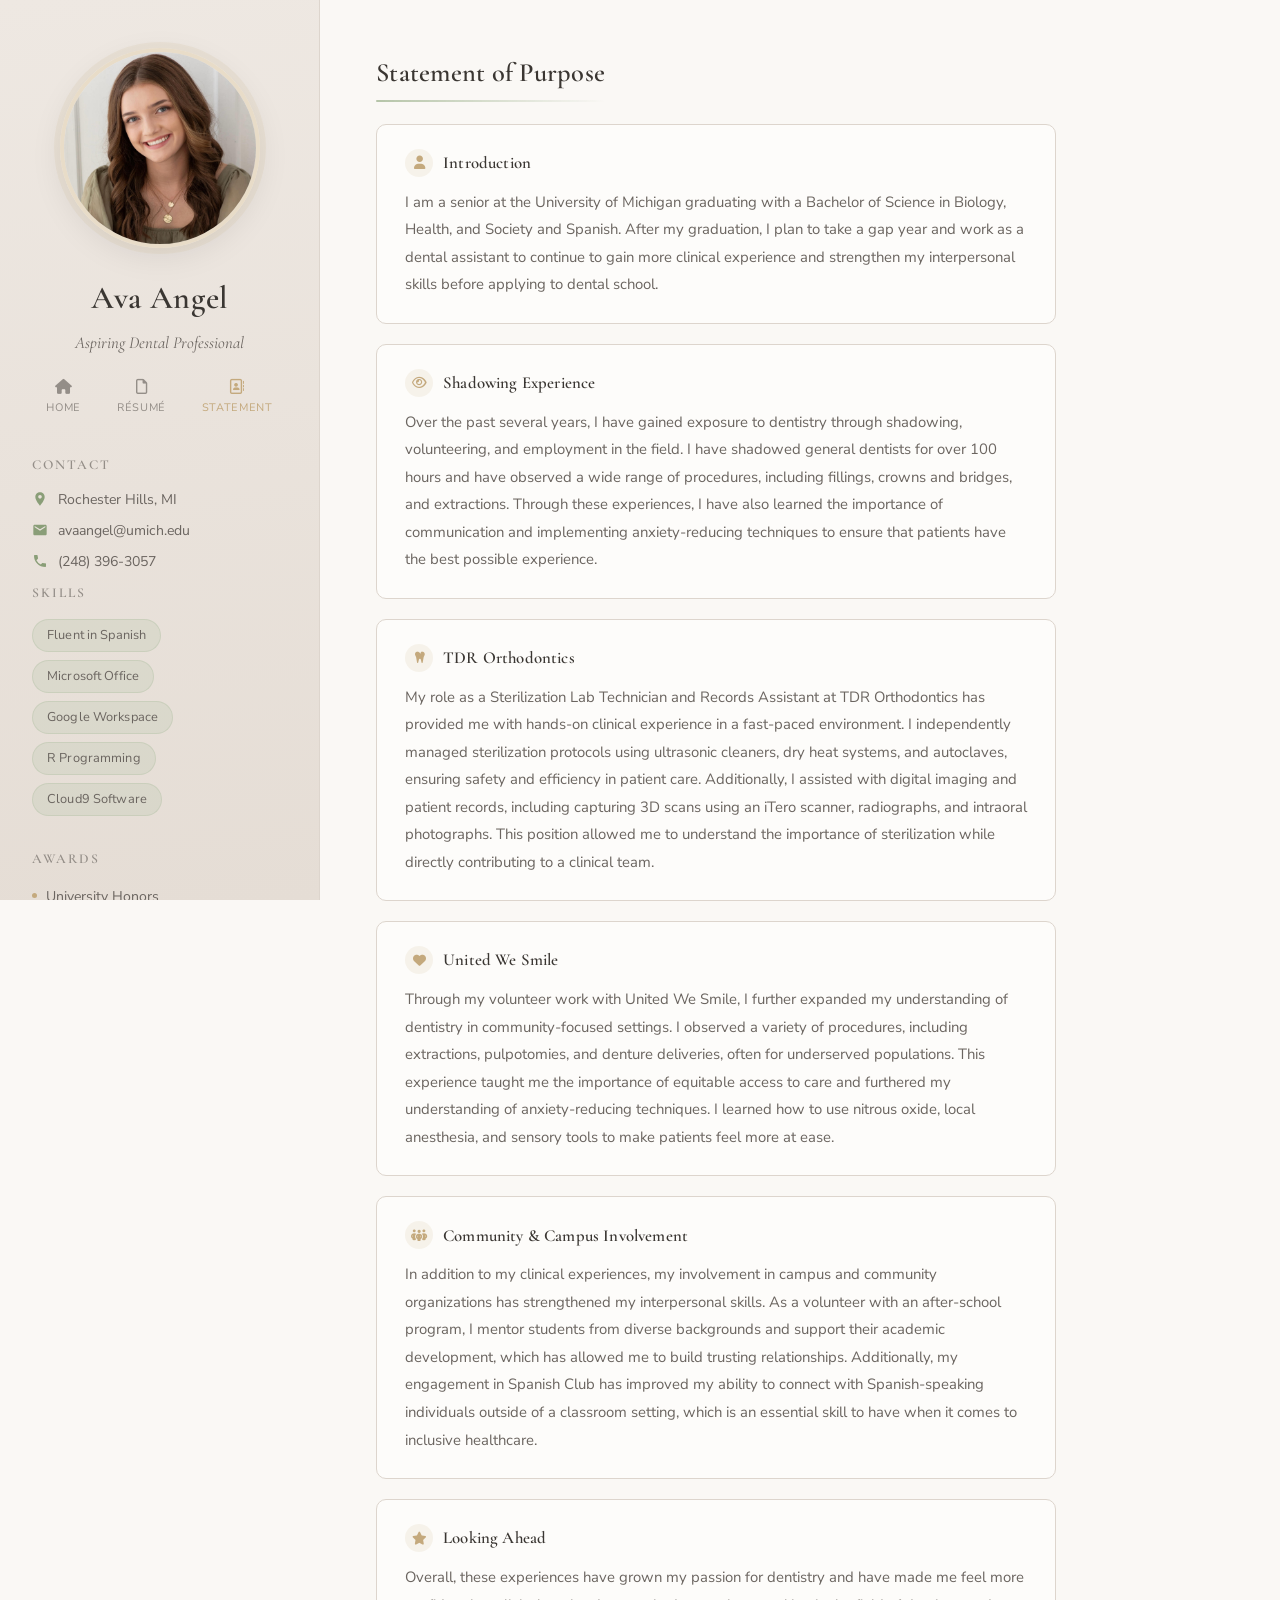
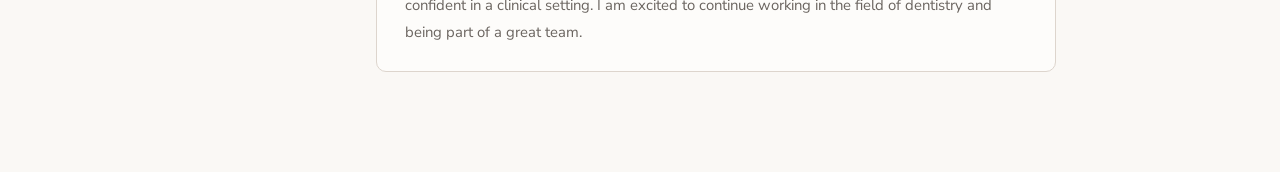
==== personalStatement.html @ dcde9bf4 "Okay Dokay" ====
<!DOCTYPE html>
<html lang="en">
<head>
    <meta charset="UTF-8">
    <meta name="viewport" content="width=device-width, initial-scale=1.0">
    <title>Ava Angel — Personal Statement</title>
    <link rel="preconnect" href="https://fonts.googleapis.com">
    <link rel="preconnect" href="https://fonts.gstatic.com" crossorigin>
    <link href="https://fonts.googleapis.com/css2?family=Cormorant+Garamond:ital,wght@0,400;0,500;0,600;0,700;1,400&family=Nunito+Sans:wght@300;400;600;700&display=swap" rel="stylesheet">
    <link rel="stylesheet" href="https://cdnjs.cloudflare.com/ajax/libs/font-awesome/6.5.2/css/all.min.css">
    <link href="style.css" rel="stylesheet">
    <style>
        .statement-card {
            background: var(--warm-white);
            border: 1px solid var(--divider);
            border-radius: 10px;
            padding: 24px 28px;
            margin-bottom: 20px;
            max-width: 680px;
        }

        .statement-card-label {
            display: flex;
            align-items: center;
            gap: 10px;
            margin-bottom: 12px;
        }

        .statement-card-label i {
            font-size: 13px;
            color: var(--gold-accent);
            width: 28px;
            height: 28px;
            background: rgba(196, 169, 125, 0.12);
            border-radius: 50%;
            display: flex;
            align-items: center;
            justify-content: center;
            flex-shrink: 0;
        }

        .statement-card-label span {
            font-family: var(--font-display);
            font-size: 1.05rem;
            font-weight: 600;
            color: var(--text-primary);
            letter-spacing: 0.01em;
        }

        .statement-card p {
            font-size: 0.93rem;
            color: var(--text-secondary);
            line-height: 1.85;
        }
    </style>
</head>
<body>
    <div class="page-wrapper">
           <aside class="sidebar">
    <div class="headshot-wrapper">
        <img src="avaAngel.jpeg" alt="Ava Angel headshot">
    </div>
    <h1 class="sidebar-name">Ava Angel</h1>
    <p class="sidebar-tagline">Aspiring Dental Professional</p>

    <nav class="sidebar-nav">
        <a href="index.html" data-tooltip="Home">
            <i class="fa-solid fa-house"></i>
            Home
        </a>
        <a href="resume.html" data-tooltip="Résumé">
            <i class="fa-regular fa-file"></i>
            Résumé
        </a>
        <a href="personalStatement.html" data-tooltip="Personal Statement">
            <i class="fa-regular fa-address-book"></i>
            Statement
        </a>
    </nav>

    <div class="sidebar-divider"></div>

    <div class="contact-block">
        <h3>Contact</h3>
        <div class="contact-item">
            <svg class="contact-icon" viewBox="0 0 24 24" xmlns="http://www.w3.org/2000/svg"><path d="M12 2C8.13 2 5 5.13 5 9c0 5.25 7 13 7 13s7-7.75 7-13c0-3.87-3.13-7-7-7zm0 9.5A2.5 2.5 0 1 1 12 6a2.5 2.5 0 0 1 0 5.5z"/></svg>
            <span>Rochester Hills, MI</span>
        </div>
        <div class="contact-item">
            <svg class="contact-icon" viewBox="0 0 24 24" xmlns="http://www.w3.org/2000/svg"><path d="M20 4H4c-1.1 0-2 .9-2 2v12c0 1.1.9 2 2 2h16c1.1 0 2-.9 2-2V6c0-1.1-.9-2-2-2zm0 4l-8 5-8-5V6l8 5 8-5v2z"/></svg>
            <a href="mailto:avaangel@umich.edu">avaangel@umich.edu</a>
        </div>
        <div class="contact-item">
            <svg class="contact-icon" viewBox="0 0 24 24" xmlns="http://www.w3.org/2000/svg"><path d="M6.62 10.79a15.05 15.05 0 0 0 6.59 6.59l2.2-2.2a1 1 0 0 1 1.01-.24c1.12.37 2.33.57 3.58.57a1 1 0 0 1 1 1V20a1 1 0 0 1-1 1A17 17 0 0 1 3 4a1 1 0 0 1 1-1h3.5a1 1 0 0 1 1 1c0 1.25.2 2.46.57 3.58a1 1 0 0 1-.24 1.01l-2.2 2.2z"/></svg>
            <a href="tel:2483963057">(248) 396-3057</a>
        </div>

        <div class="sidebar-section">
            <h3>Skills</h3>
            <span class="skill-tag">Fluent in Spanish</span>
            <span class="skill-tag">Microsoft Office</span>
            <span class="skill-tag">Google Workspace</span>
            <span class="skill-tag">R Programming</span>
            <span class="skill-tag">Cloud9 Software</span>
        </div>

        <div class="sidebar-section">
            <h3>Awards</h3>
            <div class="award-item">University Honors</div>
        </div>

        <div class="sidebar-linkedin">
            <h3>Connect</h3>
            <a href="https://www.linkedin.com/in/kyle-angel-b171a81a1/" target="_blank" class="linkedin-link">
                <i class="fa-brands fa-linkedin"></i>
            </a>
        </div>
    </div>
</aside>

        <main class="main-content">
            <section class="section">
                <h2 class="section-title">Statement of Purpose</h2>

                <div class="statement-card" style="margin-top: 16px;">
                    <div class="statement-card-label">
                        <i class="fa-solid fa-user"></i>
                        <span>Introduction</span>
                    </div>
                    <p>I am a senior at the University of Michigan graduating with a Bachelor of Science in Biology, Health, and Society and Spanish. After my graduation, I plan to take a gap year and work as a dental assistant to continue to gain more clinical experience and strengthen my interpersonal skills before applying to dental school.</p>
                </div>

                <div class="statement-card">
                    <div class="statement-card-label">
                        <i class="fa-regular fa-eye"></i>
                        <span>Shadowing Experience</span>
                    </div>
                    <p>Over the past several years, I have gained exposure to dentistry through shadowing, volunteering, and employment in the field. I have shadowed general dentists for over 100 hours and have observed a wide range of procedures, including fillings, crowns and bridges, and extractions. Through these experiences, I have also learned the importance of communication and implementing anxiety-reducing techniques to ensure that patients have the best possible experience.</p>
                </div>

                <div class="statement-card">
                    <div class="statement-card-label">
                        <i class="fa-solid fa-tooth"></i>
                        <span>TDR Orthodontics</span>
                    </div>
                    <p>My role as a Sterilization Lab Technician and Records Assistant at TDR Orthodontics has provided me with hands-on clinical experience in a fast-paced environment. I independently managed sterilization protocols using ultrasonic cleaners, dry heat systems, and autoclaves, ensuring safety and efficiency in patient care. Additionally, I assisted with digital imaging and patient records, including capturing 3D scans using an iTero scanner, radiographs, and intraoral photographs. This position allowed me to understand the importance of sterilization while directly contributing to a clinical team.</p>
                </div>

                <div class="statement-card">
                    <div class="statement-card-label">
                        <i class="fa-solid fa-heart"></i>
                        <span>United We Smile</span>
                    </div>
                    <p>Through my volunteer work with United We Smile, I further expanded my understanding of dentistry in community-focused settings. I observed a variety of procedures, including extractions, pulpotomies, and denture deliveries, often for underserved populations. This experience taught me the importance of equitable access to care and furthered my understanding of anxiety-reducing techniques. I learned how to use nitrous oxide, local anesthesia, and sensory tools to make patients feel more at ease.</p>
                </div>

                <div class="statement-card">
                    <div class="statement-card-label">
                        <i class="fa-solid fa-people-group"></i>
                        <span>Community & Campus Involvement</span>
                    </div>
                    <p>In addition to my clinical experiences, my involvement in campus and community organizations has strengthened my interpersonal skills. As a volunteer with an after-school program, I mentor students from diverse backgrounds and support their academic development, which has allowed me to build trusting relationships. Additionally, my engagement in Spanish Club has improved my ability to connect with Spanish-speaking individuals outside of a classroom setting, which is an essential skill to have when it comes to inclusive healthcare.</p>
                </div>

                <div class="statement-card">
                    <div class="statement-card-label">
                        <i class="fa-solid fa-star"></i>
                        <span>Looking Ahead</span>
                    </div>
                    <p>Overall, these experiences have grown my passion for dentistry and have made me feel more confident in a clinical setting. I am excited to continue working in the field of dentistry and being part of a great team.</p>
                </div>

            </section>
        </main>
    </div>

    <script>
        const links = document.querySelectorAll('.sidebar-nav a');
        links.forEach(link => {
            if (link.getAttribute('href') === location.pathname.split('/').pop() ||
               (location.pathname.endsWith('/') && link.getAttribute('href') === 'index.html')) {
                link.classList.add('active');
            }
        });
    </script>
</body>
</html>
---- style.css ----
/* ── Reset & Variables ── */
*, *::before, *::after {
  margin: 0;
  padding: 0;
  box-sizing: border-box;
}

:root {
  --sage: #b5c4a8;
  --sage-light: #dce5d4;
  --sage-dark: #8a9e78;
  --blush: #e8d5cf;
  --blush-light: #f5ece8;
  --cream: #faf8f5;
  --warm-white: #fdfcfa;
  --text-primary: #3a3632;
  --text-secondary: #6b6560;
  --text-muted: #948e88;
  --gold-accent: #c4a97d;
  --gold-light: #e8dcc8;
  --sidebar-bg: #eee8e2;
  --divider: #ddd5cd;
  --font-display: 'Cormorant Garamond', Georgia, serif;
  --font-body: 'Nunito Sans', 'Segoe UI', sans-serif;
}

html {
  scroll-behavior: smooth;
}

body {
  font-family: var(--font-body);
  background-color: var(--cream);
  color: var(--text-primary);
  line-height: 1.65;
  font-size: 15px;
  font-weight: 400;
  min-height: 100vh;
}

/* ── Page Wrapper ── */
.page-wrapper {
  display: flex;
  min-height: 100vh;
}

/* ── Sidebar ── */
.sidebar {
  width: 320px;
  min-width: 320px;
  background: linear-gradient(175deg, var(--sidebar-bg) 0%, #e5ddd5 100%);
  padding: 48px 32px 40px;
  display: flex;
  flex-direction: column;
  align-items: center;
  border-right: 1px solid var(--divider);
  position: sticky;
  top: 0;
  height: 100vh;
  overflow-y: auto;
}

/* ── Headshot ── */
.headshot-wrapper {
  width: 200px;
  height: 200px;
  border-radius: 50%;
  overflow: hidden;
  border: 4px solid var(--gold-light);
  box-shadow:
    0 0 0 6px rgba(196, 169, 125, 0.12),
    0 8px 32px rgba(0, 0, 0, 0.08);
  margin-bottom: 24px;
  flex-shrink: 0;
}

.headshot-wrapper img {
  width: 100%;
  height: 120%;
  object-fit: cover;
  display: block;
}

/* ── Sidebar Name ── */
.sidebar-name {
  font-family: var(--font-display);
  font-size: 2rem;
  font-weight: 600;
  color: var(--text-primary);
  text-align: center;
  letter-spacing: 0.02em;
  margin-bottom: 4px;
}

.sidebar-tagline {
  font-family: var(--font-display);
  font-size: 1.05rem;
  font-weight: 400;
  font-style: italic;
  color: var(--text-secondary);
  text-align: center;
  margin-bottom: 2px;
}

/* ── Sidebar Nav ── */
.sidebar-nav {
  display: flex;
  gap: 20px;
  justify-content: center;
  margin: 14px 0 4px;
}

.sidebar-nav a {
  display: flex;
  flex-direction: column;
  align-items: center;
  gap: 5px;
  text-decoration: none;
  color: var(--text-muted);
  font-size: 0.68rem;
  font-weight: 400;
  letter-spacing: 0.06em;
  text-transform: uppercase;
  padding: 6px 8px;
  border-radius: 8px;
  transition: color 0.2s ease;
  position: relative;
}

.sidebar-nav a:hover,
.sidebar-nav a.active {
  color: var(--gold-accent);
}

.sidebar-nav a i {
  font-size: 15px;
}

/* ── Sidebar Nav Tooltip ── */
.sidebar-nav a::after {
  content: attr(data-tooltip);
  position: absolute;
  bottom: calc(100% + 8px);
  left: 50%;
  transform: translateX(-50%) translateY(4px);
  background: var(--text-primary);
  color: var(--cream);
  font-size: 0.72rem;
  font-weight: 400;
  letter-spacing: 0.03em;
  padding: 5px 10px;
  border-radius: 6px;
  white-space: nowrap;
  opacity: 0;
  pointer-events: none;
  transition: opacity 0.2s ease, transform 0.2s ease;
}

.sidebar-nav a:hover::after {
  opacity: 1;
  transform: translateX(-50%) translateY(0);
}

/* ── Sidebar Divider ── */
.sidebar-divider {
  width: 50px;
  height: 1px;
  background: var(--gold-accent);
  margin: 0 auto 28px;
  opacity: 0.6;
}

/* ── Contact Block ── */
.contact-block {
  width: 100%;
  margin-bottom: 28px;
}

.contact-block h3 {
  font-family: var(--font-display);
  font-size: 0.85rem;
  font-weight: 600;
  text-transform: uppercase;
  letter-spacing: 0.15em;
  color: var(--text-muted);
  margin-bottom: 12px;
}

.contact-item {
  display: flex;
  align-items: flex-start;
  gap: 10px;
  margin-bottom: 10px;
  font-size: 0.88rem;
  color: var(--text-secondary);
  line-height: 1.5;
}

.contact-icon {
  width: 16px;
  height: 16px;
  flex-shrink: 0;
  margin-top: 2px;
  fill: var(--sage-dark);
}

.contact-item a {
  color: var(--text-secondary);
  text-decoration: none;
  transition: color 0.2s ease;
}

.contact-item a:hover {
  color: var(--gold-accent);
}

/* ── Sidebar Skills ── */
.sidebar-section {
  width: 100%;
  margin-bottom: 24px;
}

.sidebar-section h3 {
  font-family: var(--font-display);
  font-size: 0.85rem;
  font-weight: 600;
  text-transform: uppercase;
  letter-spacing: 0.15em;
  color: var(--text-muted);
  margin-bottom: 14px;
}

.skill-tag {
  display: inline-block;
  background: rgba(181, 196, 168, 0.25);
  border: 1px solid rgba(181, 196, 168, 0.45);
  color: var(--text-secondary);
  padding: 5px 14px;
  border-radius: 20px;
  font-size: 0.8rem;
  font-weight: 400;
  margin: 0 6px 8px 0;
  letter-spacing: 0.01em;
}

/* ── Awards ── */
.award-item {
  font-size: 0.88rem;
  color: var(--text-secondary);
  margin-bottom: 6px;
  padding-left: 14px;
  position: relative;
}

.award-item::before {
  content: '';
  position: absolute;
  left: 0;
  top: 8px;
  width: 5px;
  height: 5px;
  background: var(--gold-accent);
  border-radius: 50%;
}

/* ── LinkedIn ── */
.sidebar-linkedin {
  width: 100%;
  margin-top: 4px;
}

.sidebar-linkedin h3 {
  font-family: var(--font-display);
  font-size: 0.85rem;
  font-weight: 600;
  text-transform: uppercase;
  letter-spacing: 0.15em;
  color: var(--text-muted);
  margin-bottom: 12px;
}

.linkedin-link {
  display: flex;
  align-items: center;
  gap: 10px;
  text-decoration: none;
  color: var(--text-secondary);
  font-size: 0.88rem;
  transition: color 0.2s ease;
}

.linkedin-link i {
  font-size: 16px;
  color: var(--sage-dark);
  transition: color 0.2s ease;
}

.linkedin-link:hover {
  color: var(--gold-accent);
}

.linkedin-link:hover i {
  color: var(--gold-accent);
}

/* ── Main Content ── */
.main-content {
  flex: 1;
  padding: 52px 56px 60px;
  max-width: 820px;
}

/* ── Section Header ── */
.section {
  margin-bottom: 40px;
}

.section-title {
  font-family: var(--font-display);
  font-size: 1.65rem;
  font-weight: 600;
  color: var(--text-primary);
  letter-spacing: 0.01em;
  margin-bottom: 6px;
  position: relative;
  display: inline-block;
}

.section-title::after {
  content: '';
  display: block;
  width: 100%;
  height: 2px;
  background: linear-gradient(90deg, var(--sage), transparent);
  margin-top: 4px;
  border-radius: 2px;
}

/* ── Introduction ── */
.intro-text {
  font-size: 0.95rem;
  color: var(--text-secondary);
  line-height: 1.75;
  max-width: 640px;
}

/* ── Experience Card ── */
.experience-card {
  background: var(--warm-white);
  border: 1px solid var(--divider);
  border-radius: 10px;
  padding: 24px 28px;
  margin-bottom: 20px;
  transition: box-shadow 0.3s ease, transform 0.2s ease;
}

.card-header {
  display: flex;
  justify-content: space-between;
  align-items: baseline;
  flex-wrap: wrap;
  gap: 4px;
  margin-bottom: 4px;
}

.card-title {
  font-family: var(--font-display);
  font-size: 1.2rem;
  font-weight: 600;
  color: var(--text-primary);
}

.card-date {
  font-size: 0.8rem;
  color: var(--text-muted);
  font-weight: 300;
  white-space: nowrap;
}

.card-role {
  font-size: 0.85rem;
  color: var(--sage-dark);
  font-weight: 600;
  margin-bottom: 10px;
  letter-spacing: 0.01em;
}

.card-location {
  font-size: 0.82rem;
  color: var(--text-muted);
  font-weight: 300;
  font-style: italic;
}

.card-details {
  list-style: none;
  padding: 0;
}

.card-details li {
  font-size: 0.88rem;
  color: var(--text-secondary);
  line-height: 1.7;
  padding-left: 16px;
  position: relative;
  margin-bottom: 4px;
}

.card-details li::before {
  content: '';
  position: absolute;
  left: 0;
  top: 9px;
  width: 5px;
  height: 5px;
  background: var(--blush);
  border-radius: 50%;
  border: 1px solid var(--gold-light);
}

/* ── Education Card ── */
.education-card {
  background: linear-gradient(135deg, rgba(181, 196, 168, 0.08), rgba(232, 213, 207, 0.1));
  border: 1px solid var(--divider);
  border-radius: 10px;
  padding: 24px 28px;
}

.edu-degree {
  font-family: var(--font-display);
  font-size: 1.1rem;
  font-weight: 600;
  color: var(--text-primary);
  margin-bottom: 2px;
}

.edu-school {
  font-size: 0.92rem;
  color: var(--sage-dark);
  font-weight: 600;
  margin-bottom: 2px;
}

.edu-date {
  font-size: 0.82rem;
  color: var(--text-muted);
  font-weight: 300;
}

/* ── Involvement Section ── */
.involvement-grid {
  display: grid;
  grid-template-columns: 1fr 1fr;
  gap: 16px;
}

.involvement-card {
  background: var(--warm-white);
  border: 1px solid var(--divider);
  border-radius: 10px;
  padding: 20px 22px;
  transition: box-shadow 0.3s ease;
}

.involvement-card .card-title {
  font-size: 1.05rem;
  margin-bottom: 2px;
}

.involvement-card .card-role {
  margin-bottom: 8px;
}

.involvement-card .card-details li {
  font-size: 0.84rem;
}

/* ── Footer ── */
.page-footer {
  text-align: center;
  padding: 20px 0 0;
  font-size: 0.78rem;
  color: var(--text-muted);
  font-weight: 300;
  letter-spacing: 0.03em;
}

/* ── Responsive ── */
@media (max-width: 900px) {
  .page-wrapper {
    flex-direction: column;
  }

  .sidebar {
    width: 100%;
    min-width: unset;
    position: relative;
    height: auto;
    flex-direction: row;
    flex-wrap: wrap;
    justify-content: center;
    padding: 32px 24px;
    gap: 0 32px;
    border-right: none;
    border-bottom: 1px solid var(--divider);
  }

  .headshot-wrapper {
    width: 120px;
    height: 120px;
    margin-bottom: 16px;
  }

  .sidebar-name { font-size: 1.6rem; }

  .main-content {
    padding: 32px 24px 40px;
  }

  .involvement-grid {
    grid-template-columns: 1fr;
  }
}
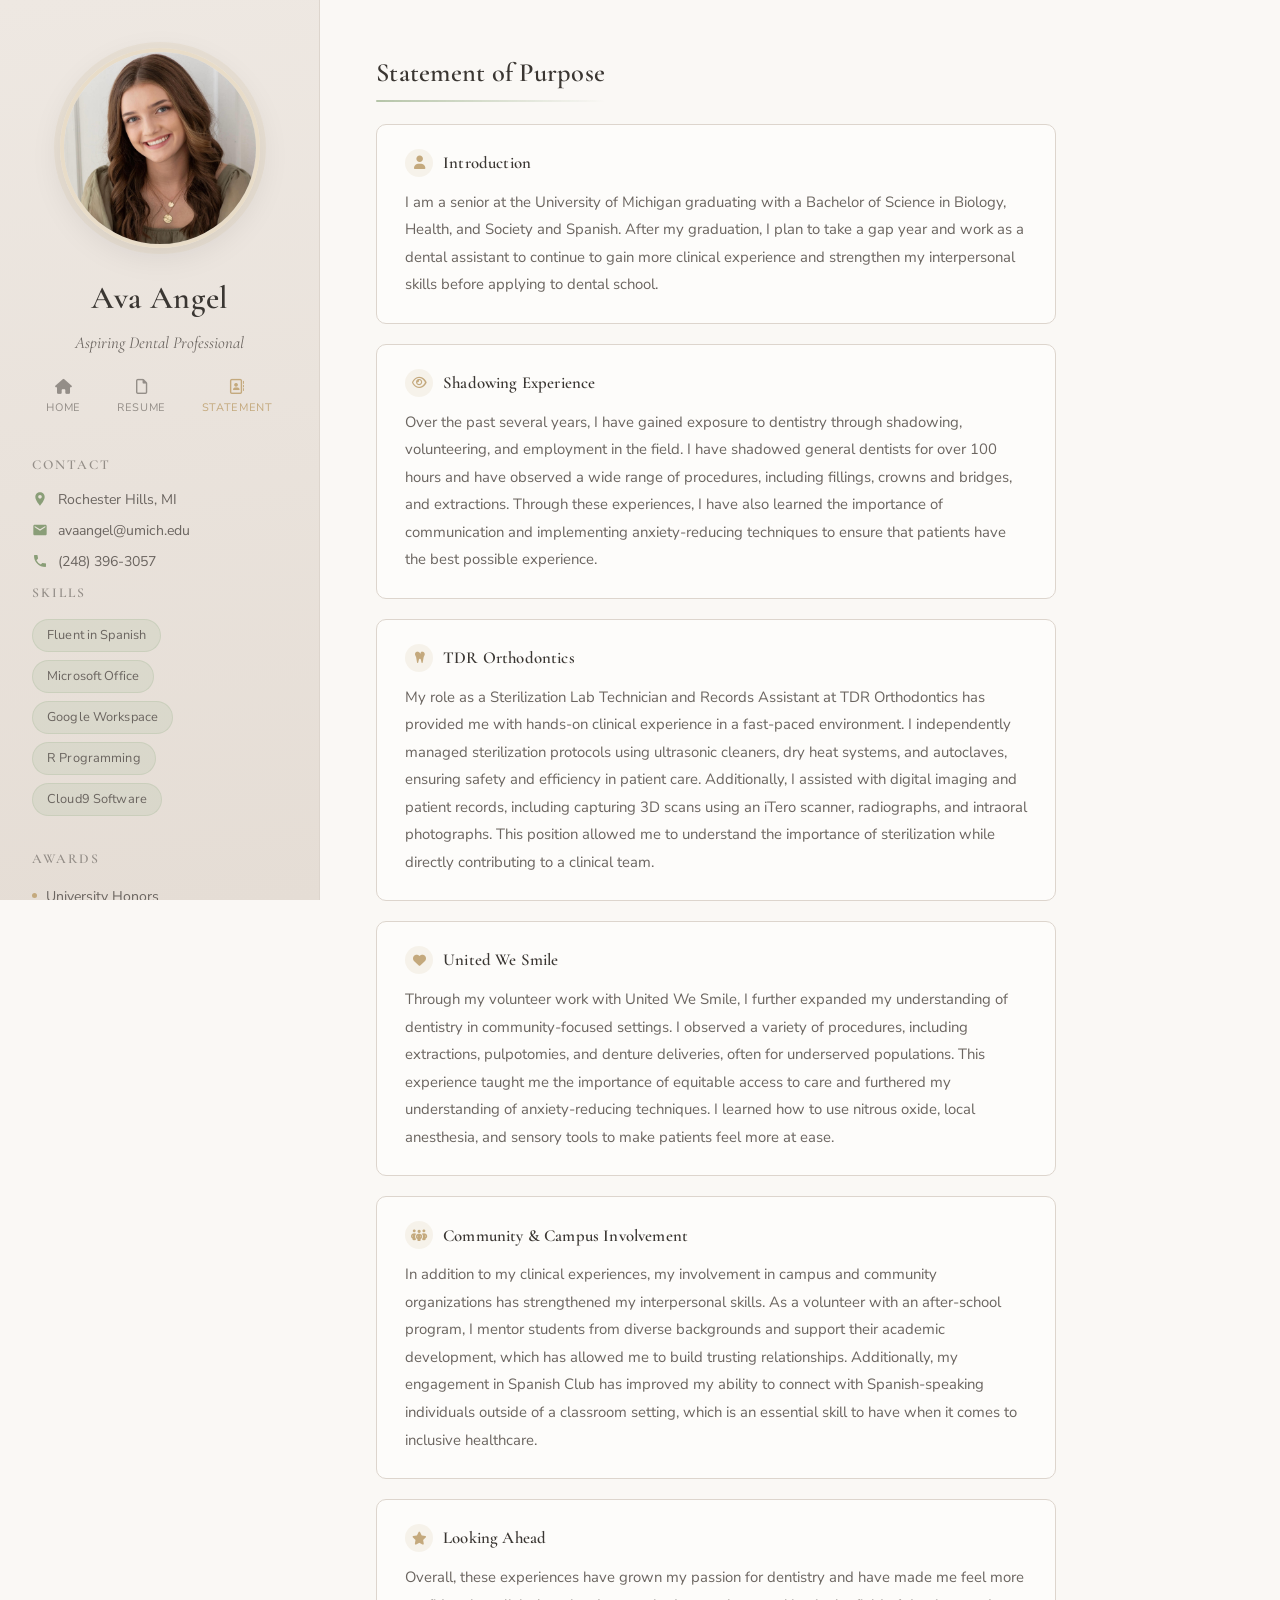
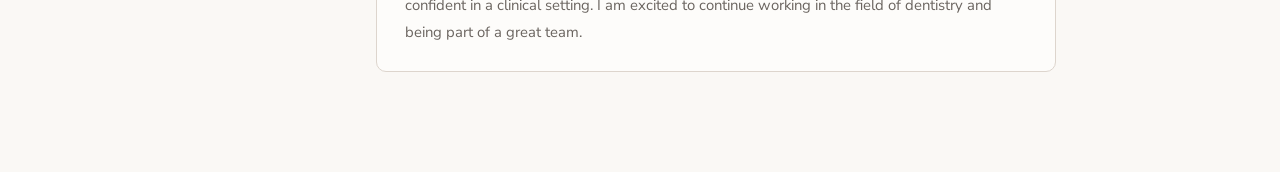
==== commit fdc30853: "resume is annoying" ====
--- a/personalStatement.html
+++ b/personalStatement.html
@@ -68,9 +68,9 @@
             <i class="fa-solid fa-house"></i>
             Home
         </a>
-        <a href="resume.html" data-tooltip="Résumé">
+        <a href="resume.html" data-tooltip="Resume">
             <i class="fa-regular fa-file"></i>
-            Résumé
+            Resume
         </a>
         <a href="personalStatement.html" data-tooltip="Personal Statement">
             <i class="fa-regular fa-address-book"></i>
@@ -111,7 +111,7 @@
 
         <div class="sidebar-linkedin">
             <h3>Connect</h3>
-            <a href="https://www.linkedin.com/in/kyle-angel-b171a81a1/" target="_blank" class="linkedin-link">
+            <a href="https://www.linkedin.com/in/ava-angel-bb029b403/" target="_blank" class="linkedin-link">
                 <i class="fa-brands fa-linkedin"></i>
             </a>
         </div>
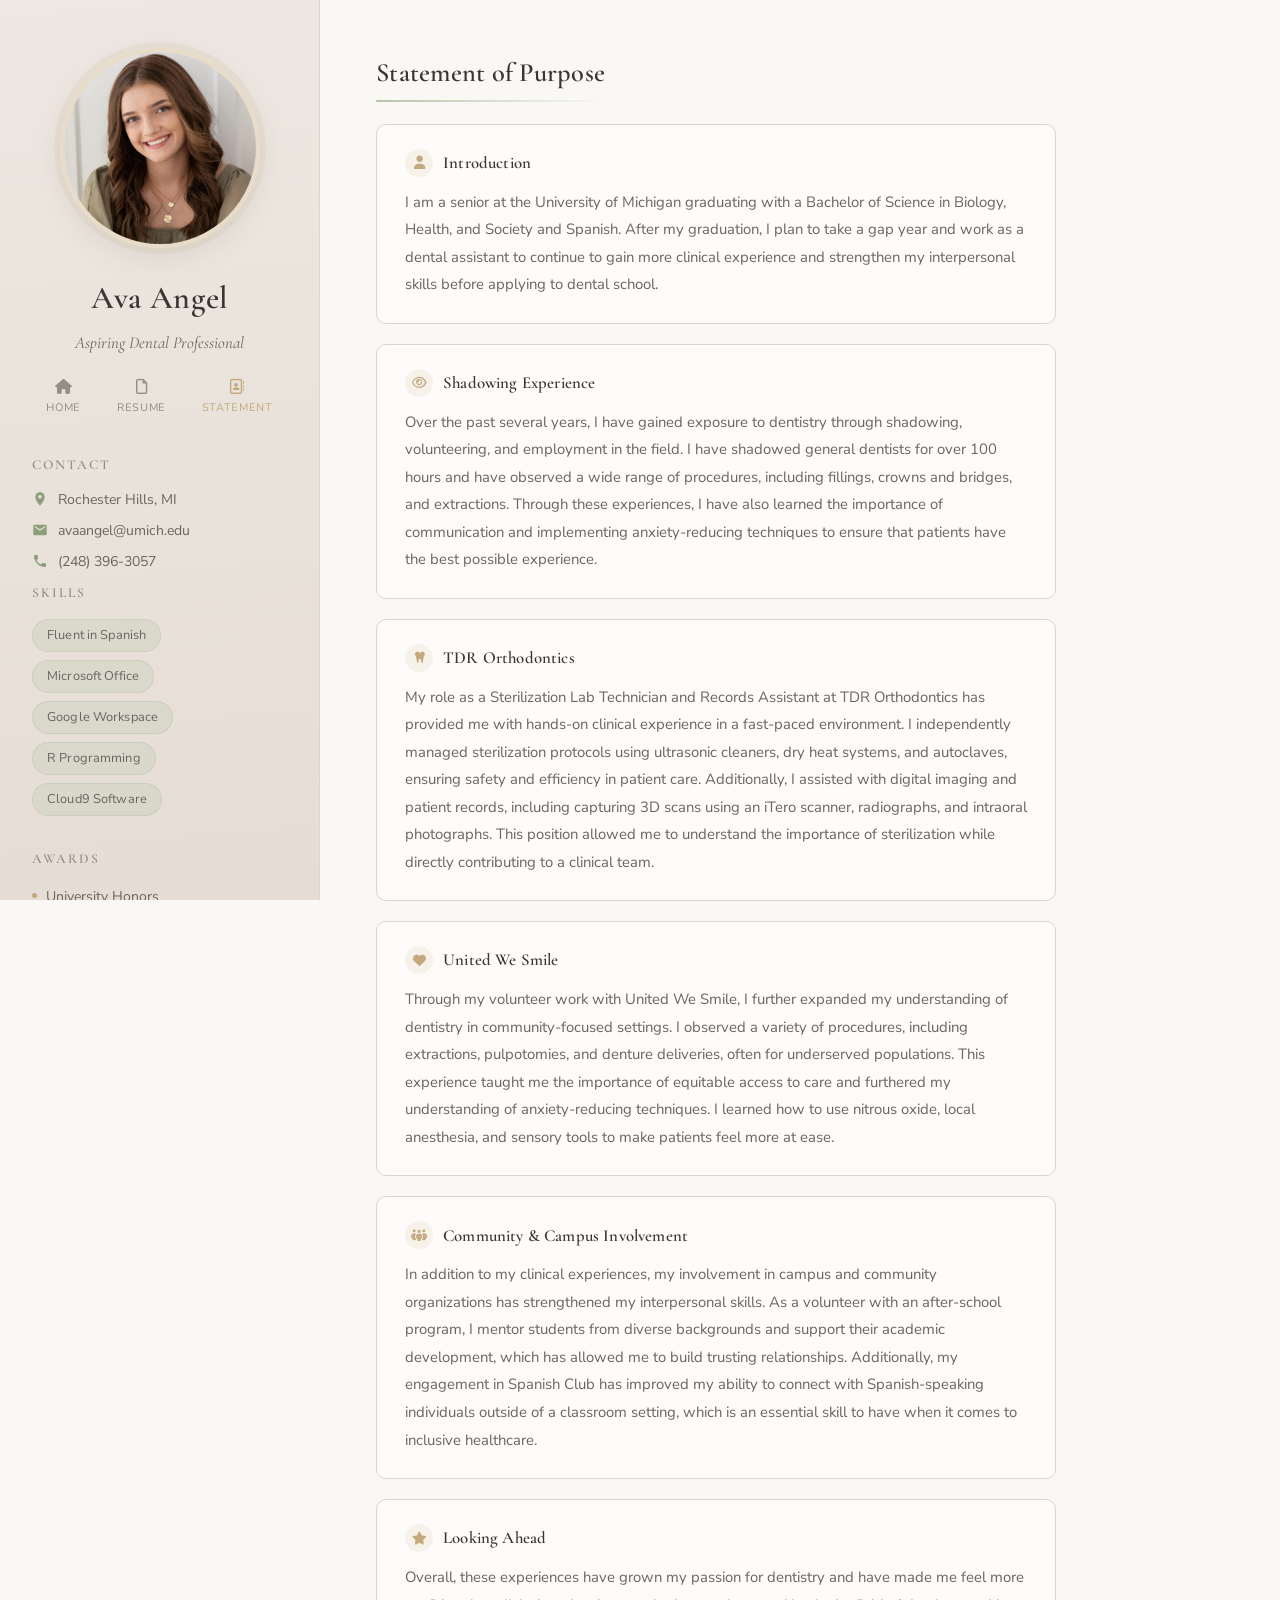
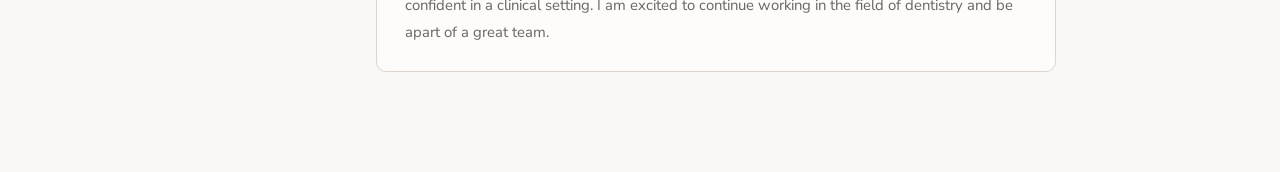
==== commit e9f5c7b3: "be a" ====
--- a/personalStatement.html
+++ b/personalStatement.html
@@ -72,7 +72,7 @@
             <i class="fa-regular fa-file"></i>
             Resume
         </a>
-        <a href="personalStatement.html" data-tooltip="Personal Statement">
+        <a href="personalStatement.html" data-tooltip="Statement of Purpose">
             <i class="fa-regular fa-address-book"></i>
             Statement
         </a>
@@ -111,7 +111,7 @@
 
         <div class="sidebar-linkedin">
             <h3>Connect</h3>
-            <a href="https://www.linkedin.com/in/ava-angel-bb029b403/" target="_blank" class="linkedin-link">
+            <a href="https://www.linkedin.com/in/ava-angel-bb029b403/" target="_blank" class="linkedin-link" data-tooltip="LinkedIn">
                 <i class="fa-brands fa-linkedin"></i>
             </a>
         </div>
@@ -167,7 +167,7 @@
                         <i class="fa-solid fa-star"></i>
                         <span>Looking Ahead</span>
                     </div>
-                    <p>Overall, these experiences have grown my passion for dentistry and have made me feel more confident in a clinical setting. I am excited to continue working in the field of dentistry and being part of a great team.</p>
+                    <p>Overall, these experiences have grown my passion for dentistry and have made me feel more confident in a clinical setting. I am excited to continue working in the field of dentistry and be apart of a great team.</p>
                 </div>
 
             </section>
